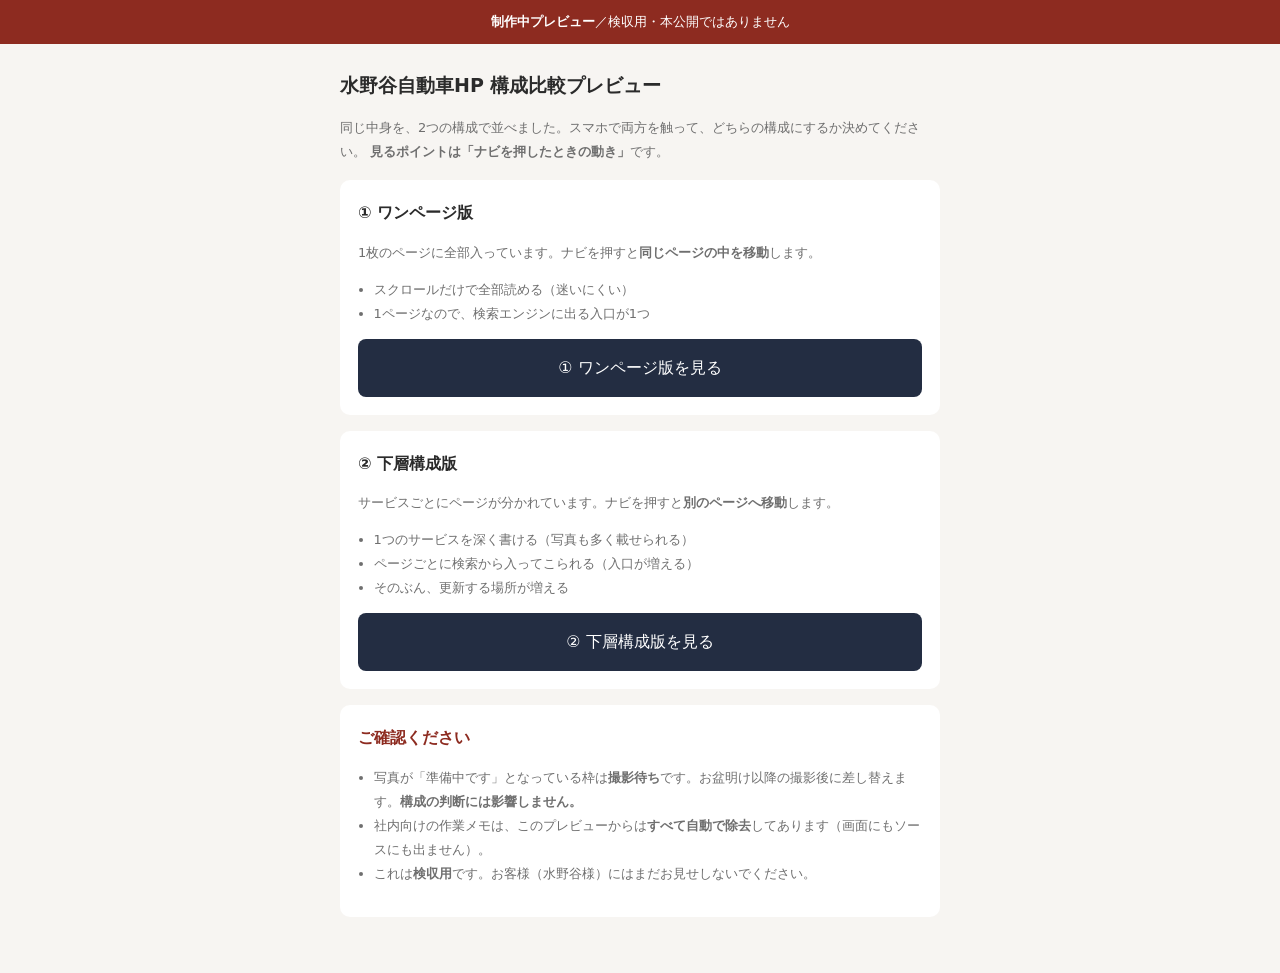
==== index.html @ 3f31e1c4 "社内メモ(素材待ち・一時非表示ブロック)を公開物から自動除去。残存0を実測" ====
<!DOCTYPE html>
<html lang="ja">
<head>
<meta charset="UTF-8">
<meta name="robots" content="noindex,nofollow,noarchive">
<meta name="viewport" content="width=device-width,initial-scale=1">
<title>水野谷自動車HP 構成比較プレビュー（検収用）</title>
<style>
  body{font-family:system-ui,-apple-system,'Hiragino Kaku Gothic ProN',Meiryo,sans-serif;
       background:#f7f5f2;color:#2b2b2b;margin:0;padding:0 0 40px;line-height:1.85}
  .bar{background:#8d2b20;color:#fff;padding:10px 12px;text-align:center;font-size:13px}
  .wrap{max-width:600px;margin:0 auto;padding:0 20px}
  h1{font-size:19px;margin:24px 0 8px}
  h2{font-size:16px;margin:0 0 6px}
  .card{background:#fff;border-radius:10px;padding:18px;margin:16px 0}
  .btn{display:block;text-align:center;background:#232d42;color:#fff;text-decoration:none;
       padding:14px;border-radius:8px;margin-top:12px;font-size:16px}
  .note{font-size:13px;color:#6f6f6f}
  ul{padding-left:1.2em}
</style>
</head>
<body>
<div class="bar"><strong>制作中プレビュー</strong>／検収用・本公開ではありません</div>
<div class="wrap">
  <h1>水野谷自動車HP 構成比較プレビュー</h1>
  <p class="note">
    同じ中身を、2つの構成で並べました。スマホで両方を触って、どちらの構成にするか決めてください。
    <strong>見るポイントは「ナビを押したときの動き」</strong>です。
  </p>

  <div class="card">
    <h2>① ワンページ版</h2>
    <p class="note">
      1枚のページに全部入っています。ナビを押すと<strong>同じページの中を移動</strong>します。
    </p>
    <ul class="note">
      <li>スクロールだけで全部読める（迷いにくい）</li>
      <li>1ページなので、検索エンジンに出る入口が1つ</li>
    </ul>
    <a class="btn" href="onepage/">① ワンページ版を見る</a>
  </div>

  <div class="card">
    <h2>② 下層構成版</h2>
    <p class="note">
      サービスごとにページが分かれています。ナビを押すと<strong>別のページへ移動</strong>します。
    </p>
    <ul class="note">
      <li>1つのサービスを深く書ける（写真も多く載せられる）</li>
      <li>ページごとに検索から入ってこられる（入口が増える）</li>
      <li>そのぶん、更新する場所が増える</li>
    </ul>
    <a class="btn" href="subpages/">② 下層構成版を見る</a>
  </div>

  <div class="card">
    <h2 style="color:#8d2b20">ご確認ください</h2>
    <ul class="note">
      <li>写真が「準備中です」となっている枠は<strong>撮影待ち</strong>です。お盆明け以降の撮影後に差し替えます。<strong>構成の判断には影響しません。</strong></li>
      <li>社内向けの作業メモは、このプレビューからは<strong>すべて自動で除去</strong>してあります（画面にもソースにも出ません）。</li>
      <li>これは<strong>検収用</strong>です。お客様（水野谷様）にはまだお見せしないでください。</li>
    </ul>
  </div>
</div>
</body>
</html>
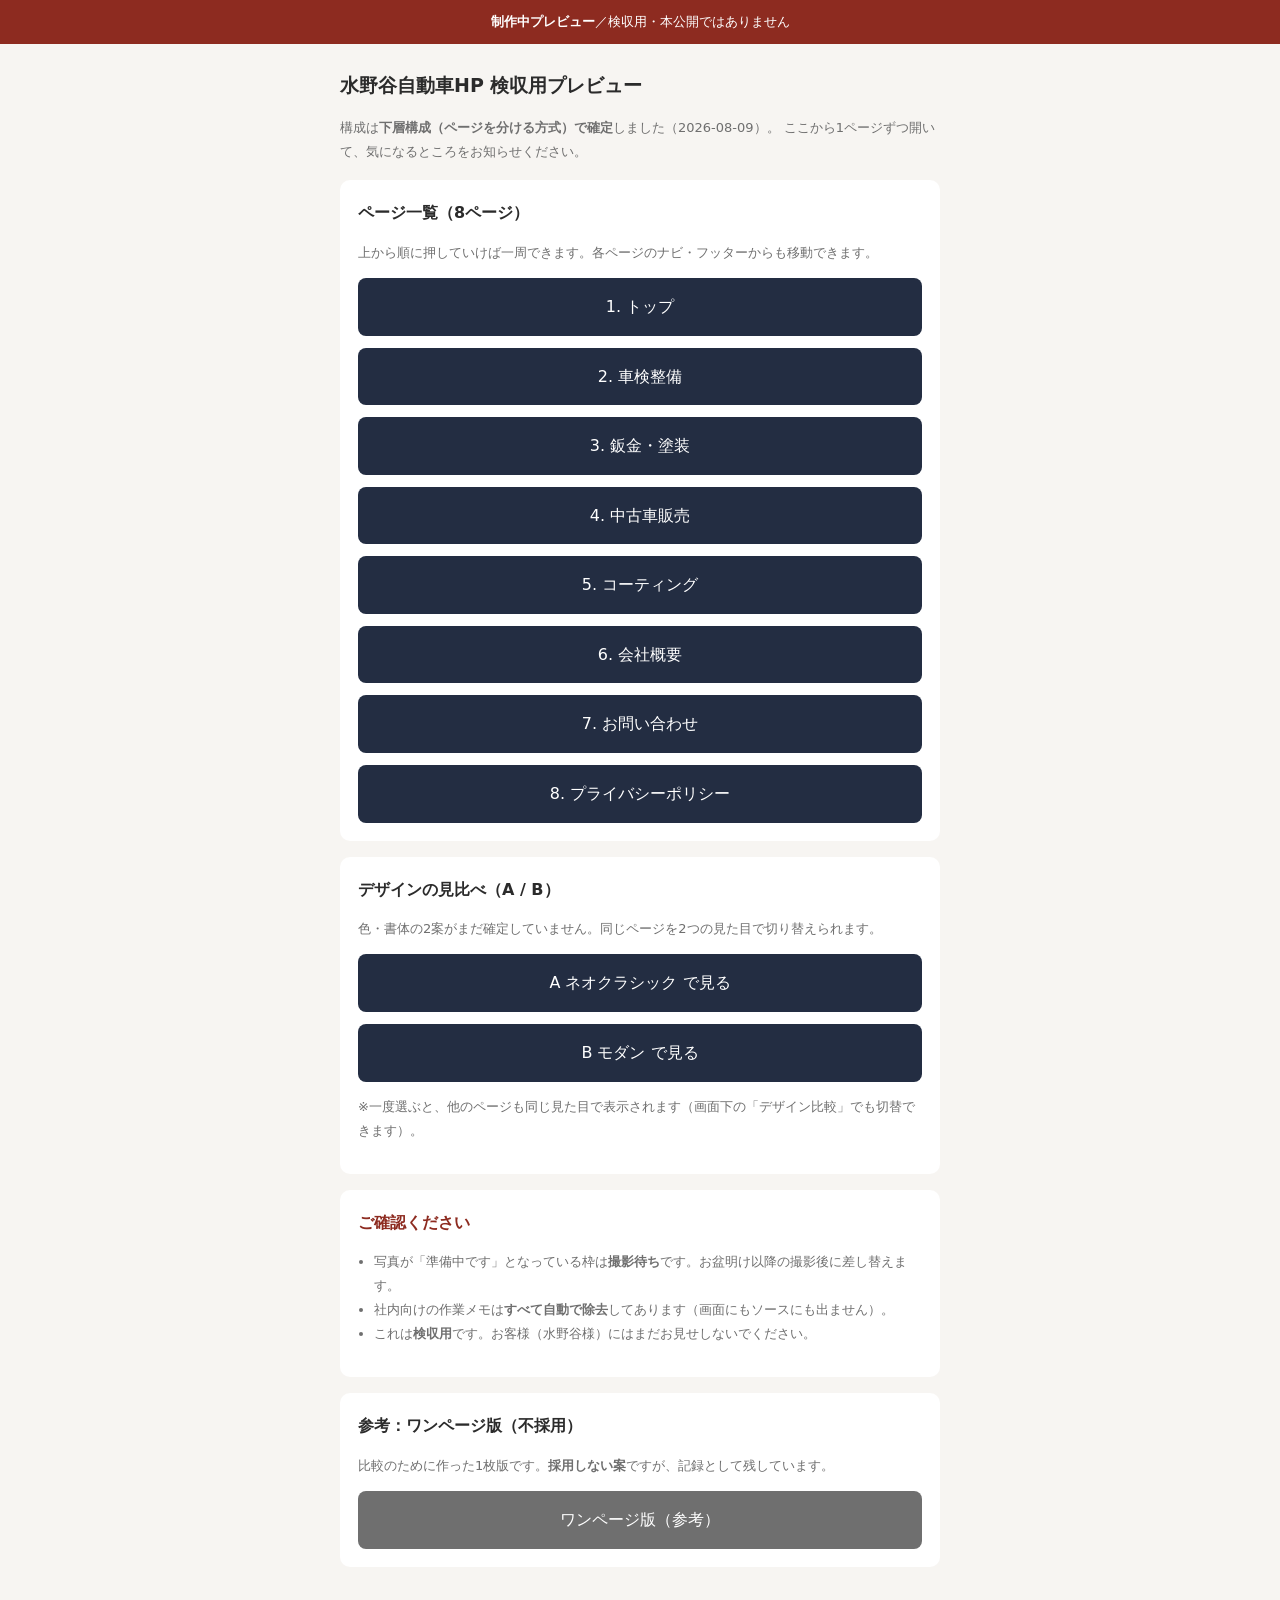
==== commit 441db10a: "入口を8ページのチェック用リンク一覧に変更（構成確定後）+ A/B見比べ導線" ====
--- a/index.html
+++ b/index.html
@@ -4,7 +4,7 @@
 <meta charset="UTF-8">
 <meta name="robots" content="noindex,nofollow,noarchive">
 <meta name="viewport" content="width=device-width,initial-scale=1">
-<title>水野谷自動車HP 構成比較プレビュー（検収用）</title>
+<title>水野谷自動車HP 検収用プレビュー</title>
 <style>
   body{font-family:system-ui,-apple-system,'Hiragino Kaku Gothic ProN',Meiryo,sans-serif;
        background:#f7f5f2;color:#2b2b2b;margin:0;padding:0 0 40px;line-height:1.85}
@@ -22,44 +22,52 @@
 <body>
 <div class="bar"><strong>制作中プレビュー</strong>／検収用・本公開ではありません</div>
 <div class="wrap">
-  <h1>水野谷自動車HP 構成比較プレビュー</h1>
+  <h1>水野谷自動車HP 検収用プレビュー</h1>
   <p class="note">
-    同じ中身を、2つの構成で並べました。スマホで両方を触って、どちらの構成にするか決めてください。
-    <strong>見るポイントは「ナビを押したときの動き」</strong>です。
+    構成は<strong>下層構成（ページを分ける方式）で確定</strong>しました（2026-08-09）。
+    ここから1ページずつ開いて、気になるところをお知らせください。
   </p>
 
   <div class="card">
-    <h2>① ワンページ版</h2>
-    <p class="note">
-      1枚のページに全部入っています。ナビを押すと<strong>同じページの中を移動</strong>します。
-    </p>
-    <ul class="note">
-      <li>スクロールだけで全部読める（迷いにくい）</li>
-      <li>1ページなので、検索エンジンに出る入口が1つ</li>
-    </ul>
-    <a class="btn" href="onepage/">① ワンページ版を見る</a>
+    <h2>ページ一覧（8ページ）</h2>
+    <p class="note">上から順に押していけば一周できます。各ページのナビ・フッターからも移動できます。</p>
+    <a class="btn" href="subpages/">1. トップ</a>
+    <a class="btn" href="subpages/maintenance.html">2. 車検整備</a>
+    <a class="btn" href="subpages/repair.html">3. 鈑金・塗装</a>
+    <a class="btn" href="subpages/usedcar-sales.html">4. 中古車販売</a>
+    <a class="btn" href="subpages/coating.html">5. コーティング</a>
+    <a class="btn" href="subpages/company.html">6. 会社概要</a>
+    <a class="btn" href="subpages/contact.html">7. お問い合わせ</a>
+    <a class="btn" href="subpages/privacy.html">8. プライバシーポリシー</a>
   </div>
 
   <div class="card">
-    <h2>② 下層構成版</h2>
+    <h2>デザインの見比べ（A / B）</h2>
     <p class="note">
-      サービスごとにページが分かれています。ナビを押すと<strong>別のページへ移動</strong>します。
+      色・書体の2案がまだ確定していません。同じページを2つの見た目で切り替えられます。
     </p>
-    <ul class="note">
-      <li>1つのサービスを深く書ける（写真も多く載せられる）</li>
-      <li>ページごとに検索から入ってこられる（入口が増える）</li>
-      <li>そのぶん、更新する場所が増える</li>
-    </ul>
-    <a class="btn" href="subpages/">② 下層構成版を見る</a>
+    <a class="btn" href="subpages/?theme=A">A ネオクラシック で見る</a>
+    <a class="btn" href="subpages/?theme=B">B モダン で見る</a>
+    <p class="note">
+      ※一度選ぶと、他のページも同じ見た目で表示されます（画面下の「デザイン比較」でも切替できます）。
+    </p>
   </div>
 
   <div class="card">
     <h2 style="color:#8d2b20">ご確認ください</h2>
     <ul class="note">
-      <li>写真が「準備中です」となっている枠は<strong>撮影待ち</strong>です。お盆明け以降の撮影後に差し替えます。<strong>構成の判断には影響しません。</strong></li>
-      <li>社内向けの作業メモは、このプレビューからは<strong>すべて自動で除去</strong>してあります（画面にもソースにも出ません）。</li>
+      <li>写真が「準備中です」となっている枠は<strong>撮影待ち</strong>です。お盆明け以降の撮影後に差し替えます。</li>
+      <li>社内向けの作業メモは<strong>すべて自動で除去</strong>してあります（画面にもソースにも出ません）。</li>
       <li>これは<strong>検収用</strong>です。お客様（水野谷様）にはまだお見せしないでください。</li>
     </ul>
+  </div>
+
+  <div class="card">
+    <h2>参考：ワンページ版（不採用）</h2>
+    <p class="note">
+      比較のために作った1枚版です。<strong>採用しない案</strong>ですが、記録として残しています。
+    </p>
+    <a class="btn" style="background:#6f6f6f" href="onepage/">ワンページ版（参考）</a>
   </div>
 </div>
 </body>
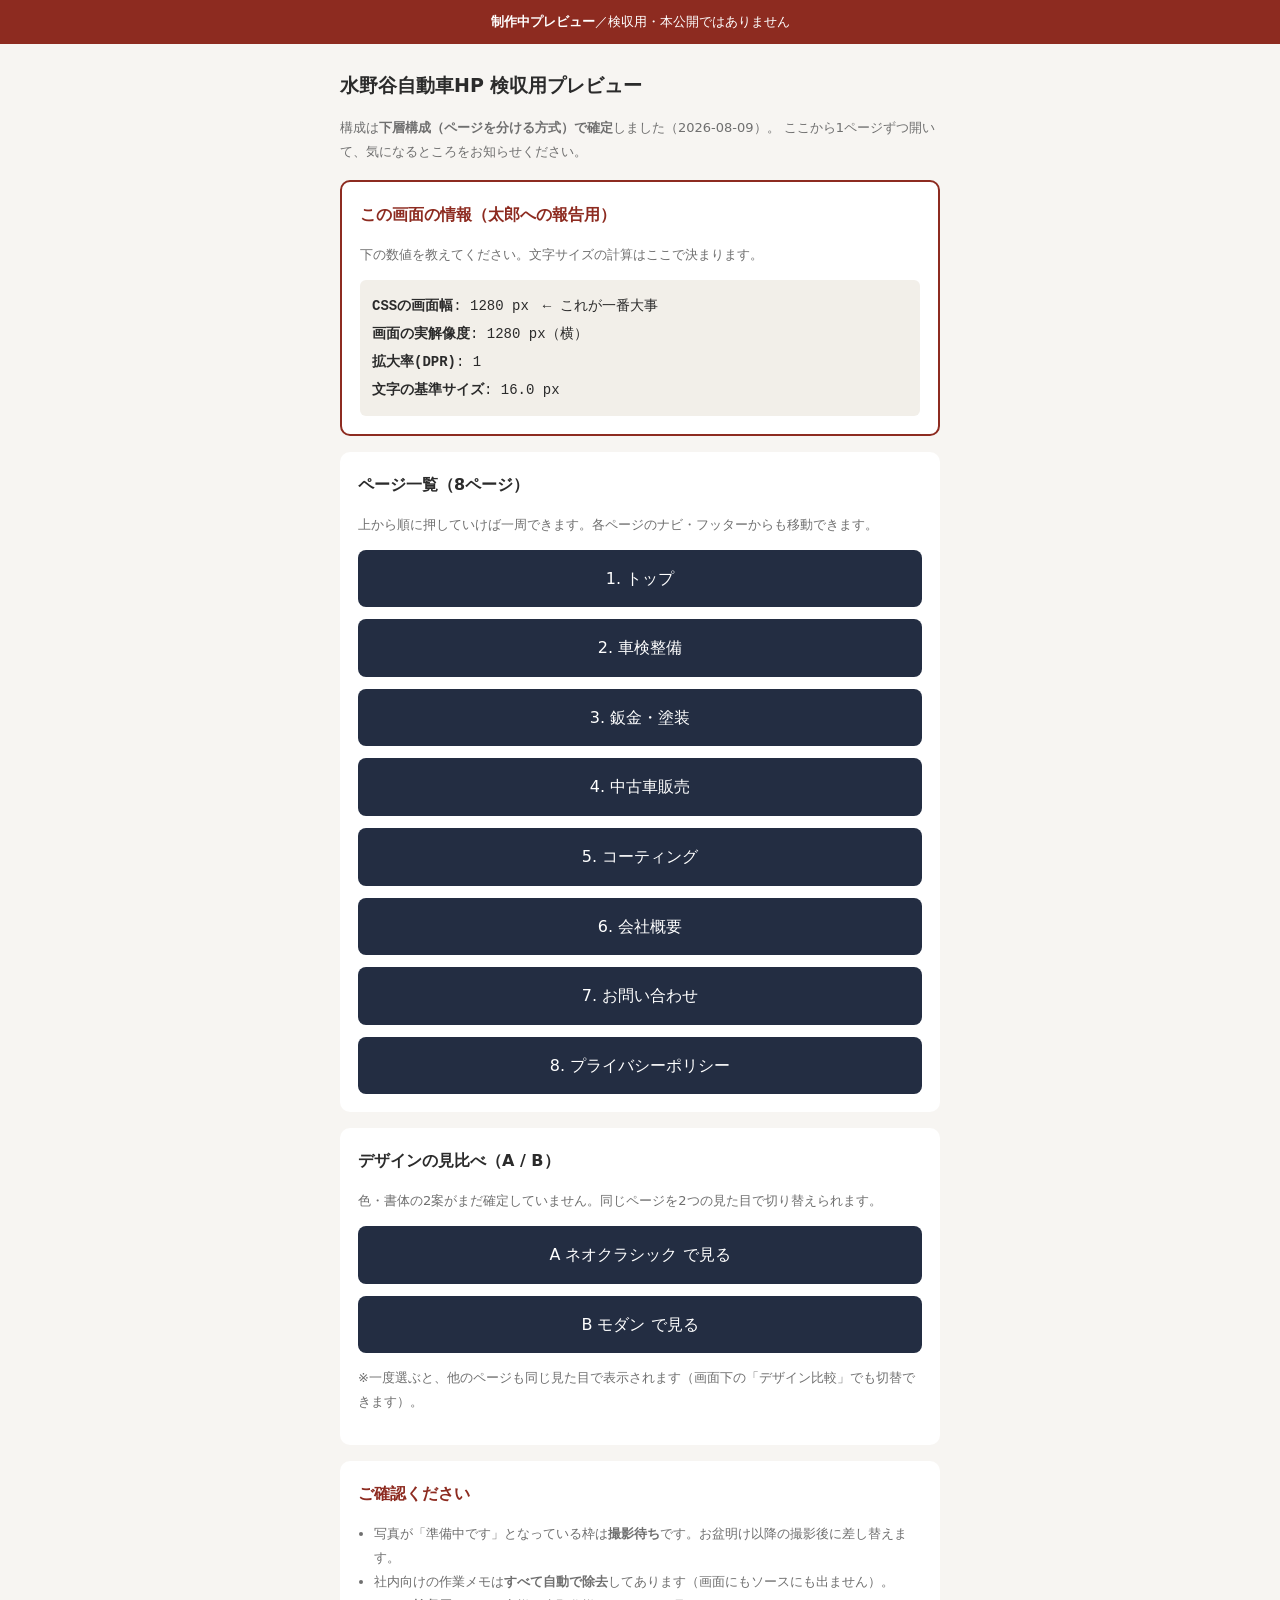
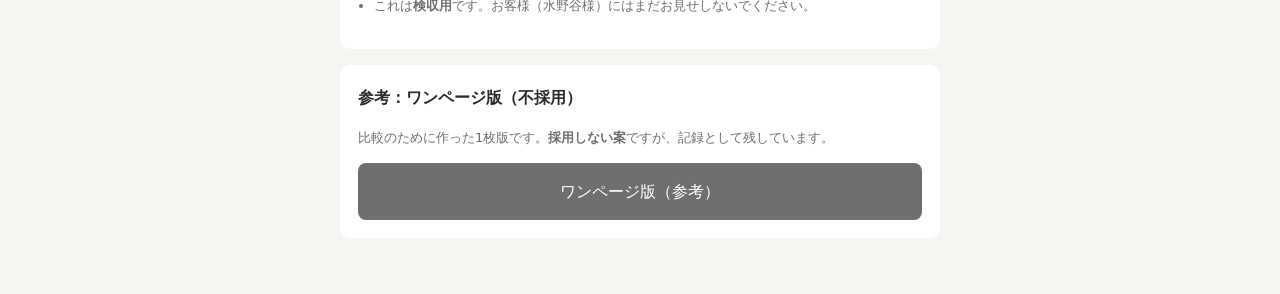
==== commit 0b225ead: "文字サイズ: 上限を引き上げ広い画面でも伸びるように + 入口に画面幅の診断表示を追加" ====
--- a/index.html
+++ b/index.html
@@ -27,6 +27,33 @@
     構成は<strong>下層構成（ページを分ける方式）で確定</strong>しました（2026-08-09）。
     ここから1ページずつ開いて、気になるところをお知らせください。
   </p>
+
+  <!-- ★2026-08-10：社長の画面と太郎の画面で文字の見え方が違う件を特定するための診断表示。
+       「画面が広いのに文字が小さい」は、CSSが認識する幅（下の数値）が原因で決まる。
+       推測で数値を上げ下げすると外すので、実測した値を教えてもらう。 -->
+  <div class="card" style="border:2px solid #8d2b20">
+    <h2 style="color:#8d2b20">この画面の情報（太郎への報告用）</h2>
+    <p class="note">下の数値を教えてください。文字サイズの計算はここで決まります。</p>
+    <div id="diag" style="font-family:monospace;font-size:14px;line-height:2;background:#f2efe9;padding:12px;border-radius:6px">
+      読み取り中…
+    </div>
+    <script>
+      (function(){
+        var d = document.getElementById('diag');
+        if (!d) return;
+        function line(k, v){ return '<div><strong>' + k + '</strong>: ' + v + '</div>'; }
+        var cssW = window.innerWidth;
+        var dpr  = window.devicePixelRatio || 1;
+        var physW = Math.round(cssW * dpr);
+        var rootPx = parseFloat(getComputedStyle(document.documentElement).fontSize);
+        d.innerHTML =
+          line('CSSの画面幅', cssW + ' px　← これが一番大事') +
+          line('画面の実解像度', physW + ' px（横）') +
+          line('拡大率(DPR)', dpr) +
+          line('文字の基準サイズ', rootPx.toFixed(1) + ' px');
+      })();
+    </script>
+  </div>
 
   <div class="card">
     <h2>ページ一覧（8ページ）</h2>
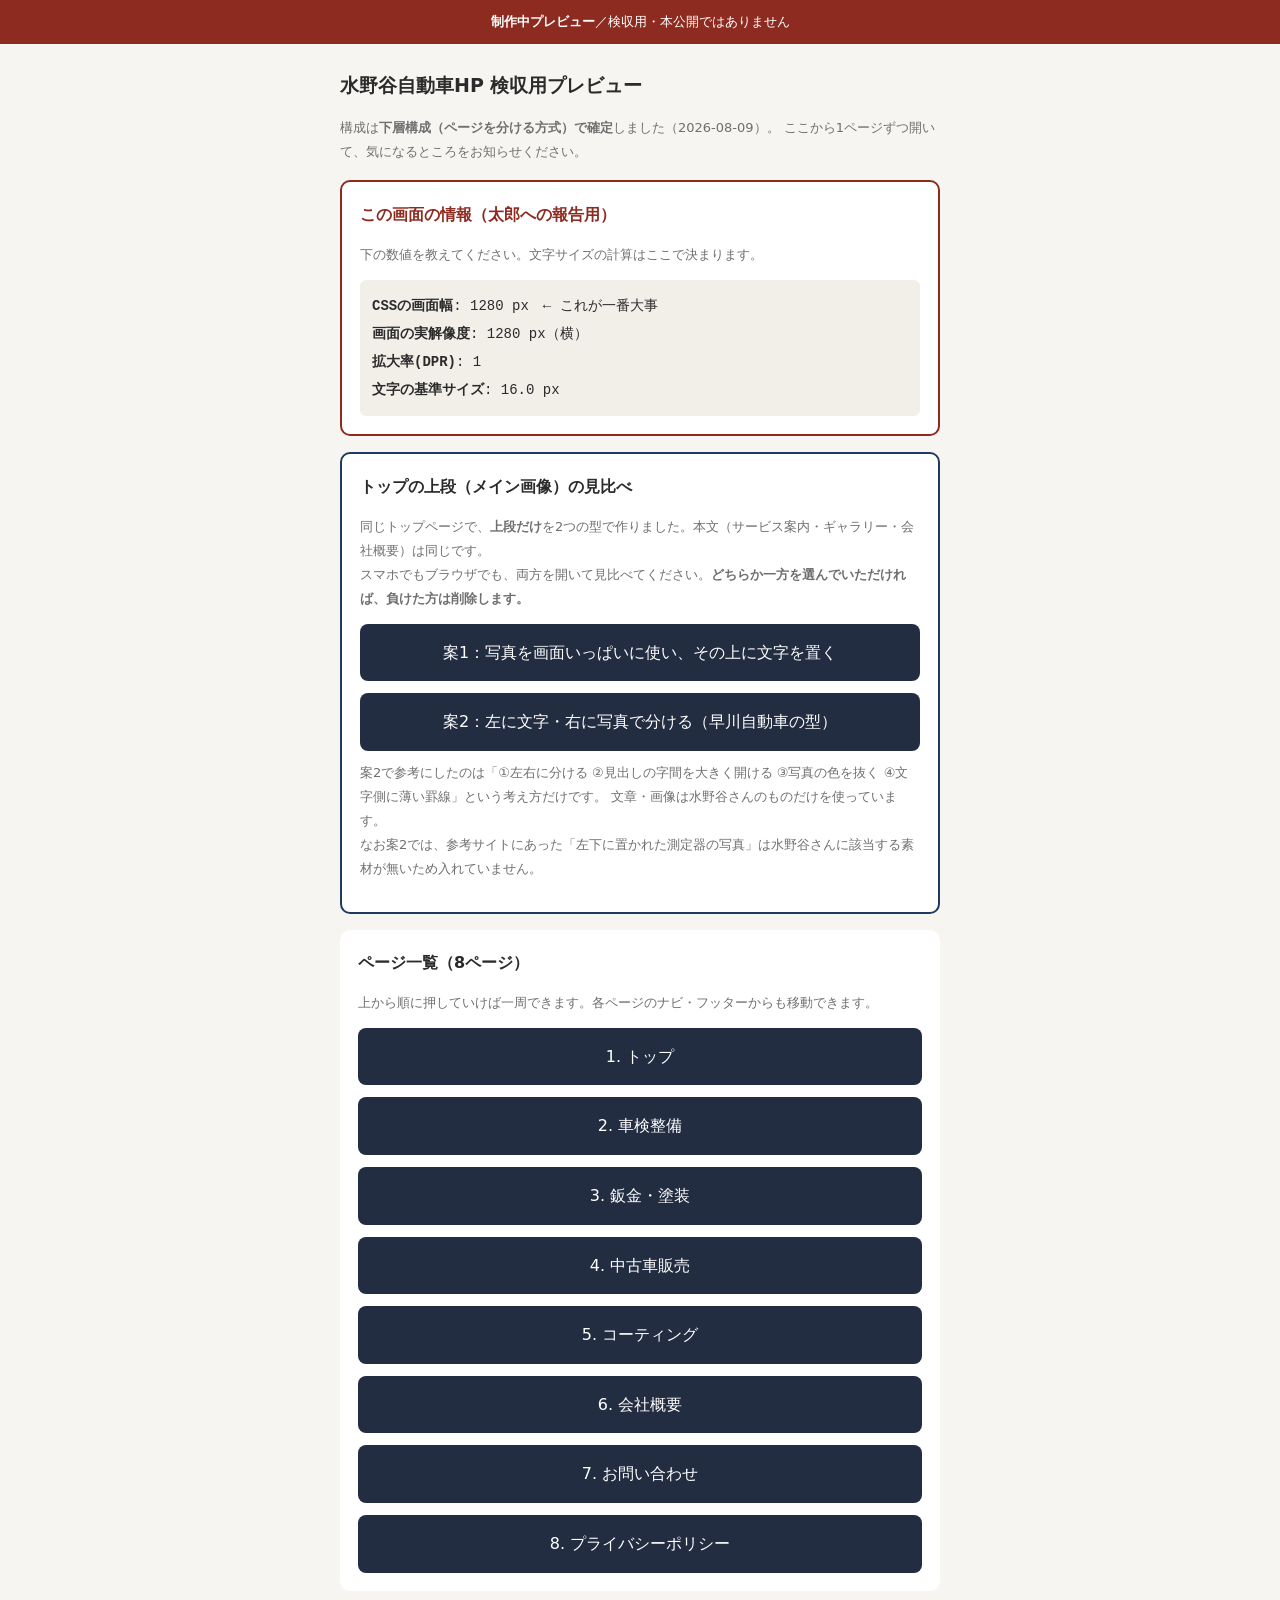
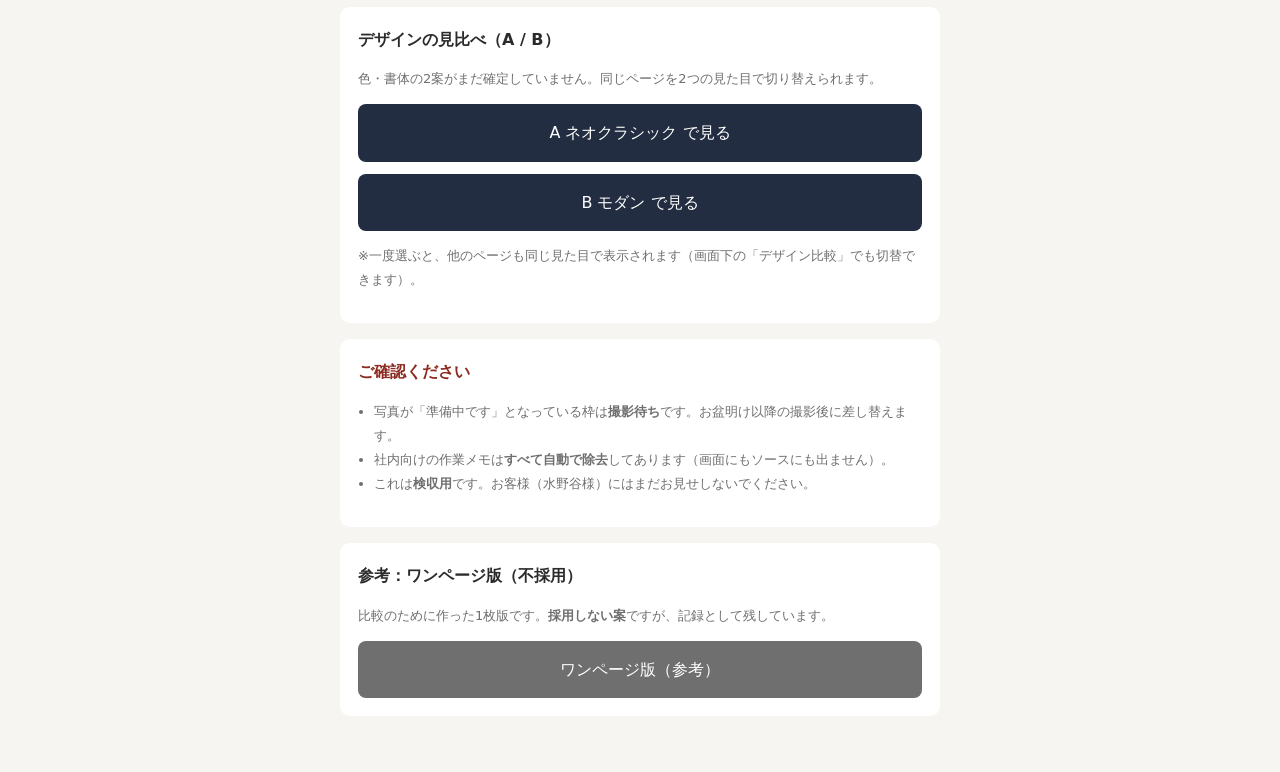
==== commit 64981b25: "トップ上段の見比べ: 案2（左右分割型・早川自動車の型）を追加" ====
--- a/index.html
+++ b/index.html
@@ -55,6 +55,21 @@
     </script>
   </div>
 
+  <div class="card" style="border:2px solid #1f3a5f">
+    <h2>トップの上段（メイン画像）の見比べ</h2>
+    <p class="note">
+      同じトップページで、<strong>上段だけ</strong>を2つの型で作りました。本文（サービス案内・ギャラリー・会社概要）は同じです。<br>
+      スマホでもブラウザでも、両方を開いて見比べてください。<strong>どちらか一方を選んでいただければ、負けた方は削除します。</strong>
+    </p>
+    <a class="btn" href="subpages/">案1：写真を画面いっぱいに使い、その上に文字を置く</a>
+    <a class="btn" href="subpages/index-split.html">案2：左に文字・右に写真で分ける（早川自動車の型）</a>
+    <p class="note" style="margin-top:10px">
+      案2で参考にしたのは「①左右に分ける ②見出しの字間を大きく開ける ③写真の色を抜く ④文字側に薄い罫線」という考え方だけです。
+      文章・画像は水野谷さんのものだけを使っています。<br>
+      なお案2では、参考サイトにあった「左下に置かれた測定器の写真」は水野谷さんに該当する素材が無いため入れていません。
+    </p>
+  </div>
+
   <div class="card">
     <h2>ページ一覧（8ページ）</h2>
     <p class="note">上から順に押していけば一周できます。各ページのナビ・フッターからも移動できます。</p>
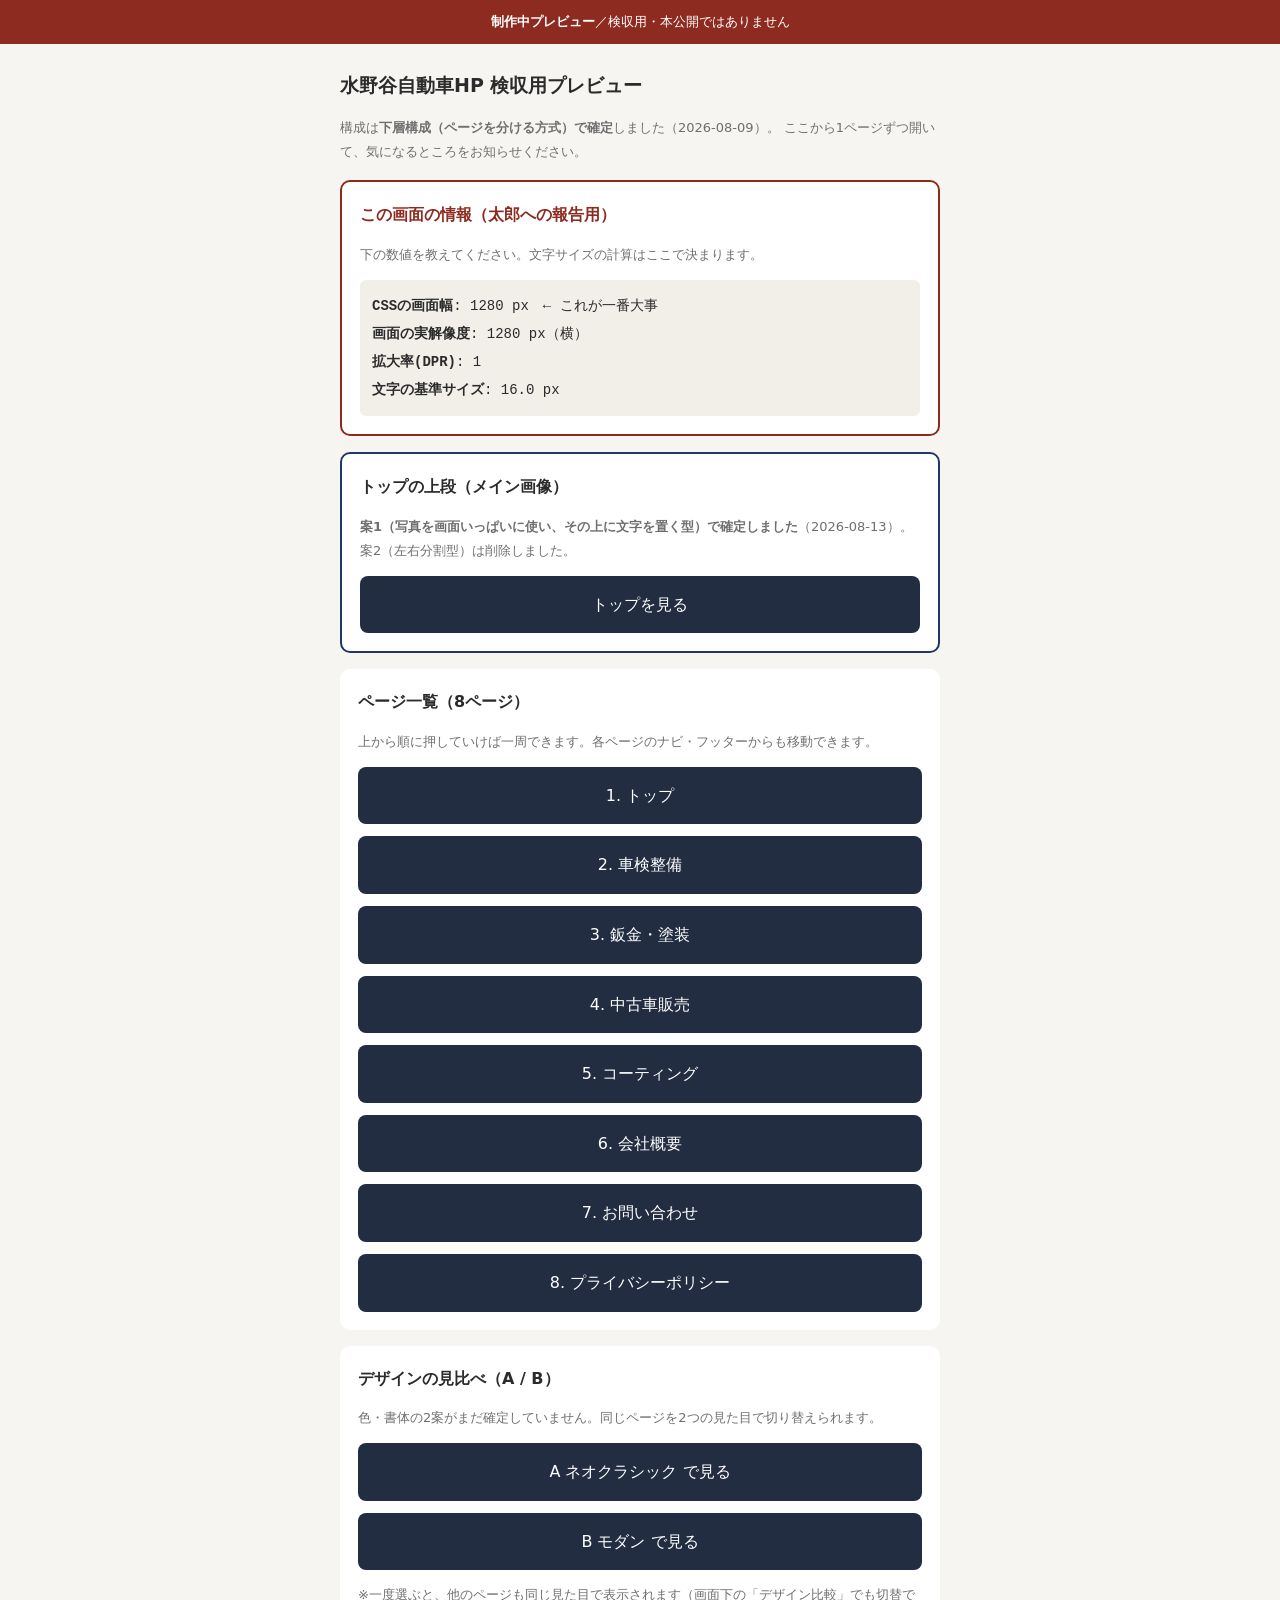
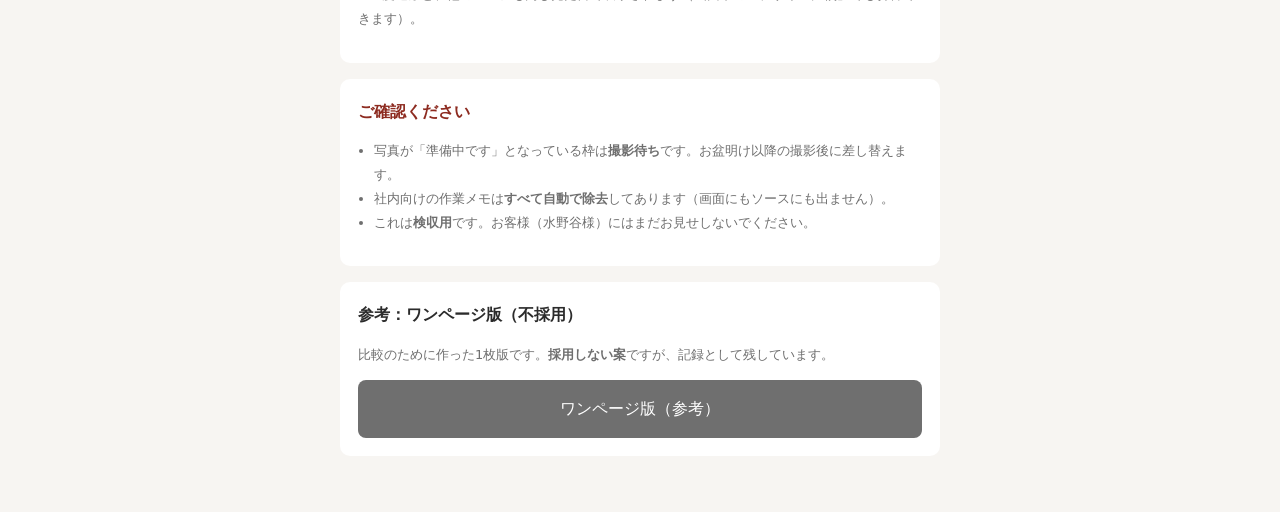
==== commit 51c53ef8: "案2(左右分割型)を削除。トップ上段は案1(全面写真)で確定 社長決定 2026-08-13。subpages/index-split.html を削除し、入口ページの 2案比較カードを「案1で確定」" ====
--- a/index.html
+++ b/index.html
@@ -56,18 +56,12 @@
   </div>
 
   <div class="card" style="border:2px solid #1f3a5f">
-    <h2>トップの上段（メイン画像）の見比べ</h2>
+    <h2>トップの上段（メイン画像）</h2>
     <p class="note">
-      同じトップページで、<strong>上段だけ</strong>を2つの型で作りました。本文（サービス案内・ギャラリー・会社概要）は同じです。<br>
-      スマホでもブラウザでも、両方を開いて見比べてください。<strong>どちらか一方を選んでいただければ、負けた方は削除します。</strong>
+      <strong>案1（写真を画面いっぱいに使い、その上に文字を置く型）で確定しました</strong>（2026-08-13）。
+      案2（左右分割型）は削除しました。
     </p>
-    <a class="btn" href="subpages/">案1：写真を画面いっぱいに使い、その上に文字を置く</a>
-    <a class="btn" href="subpages/index-split.html">案2：左に文字・右に写真で分ける（早川自動車の型）</a>
-    <p class="note" style="margin-top:10px">
-      案2で参考にしたのは「①左右に分ける ②見出しの字間を大きく開ける ③写真の色を抜く ④文字側に薄い罫線」という考え方だけです。
-      文章・画像は水野谷さんのものだけを使っています。<br>
-      なお案2では、参考サイトにあった「左下に置かれた測定器の写真」は水野谷さんに該当する素材が無いため入れていません。
-    </p>
+    <a class="btn" href="subpages/">トップを見る</a>
   </div>
 
   <div class="card">
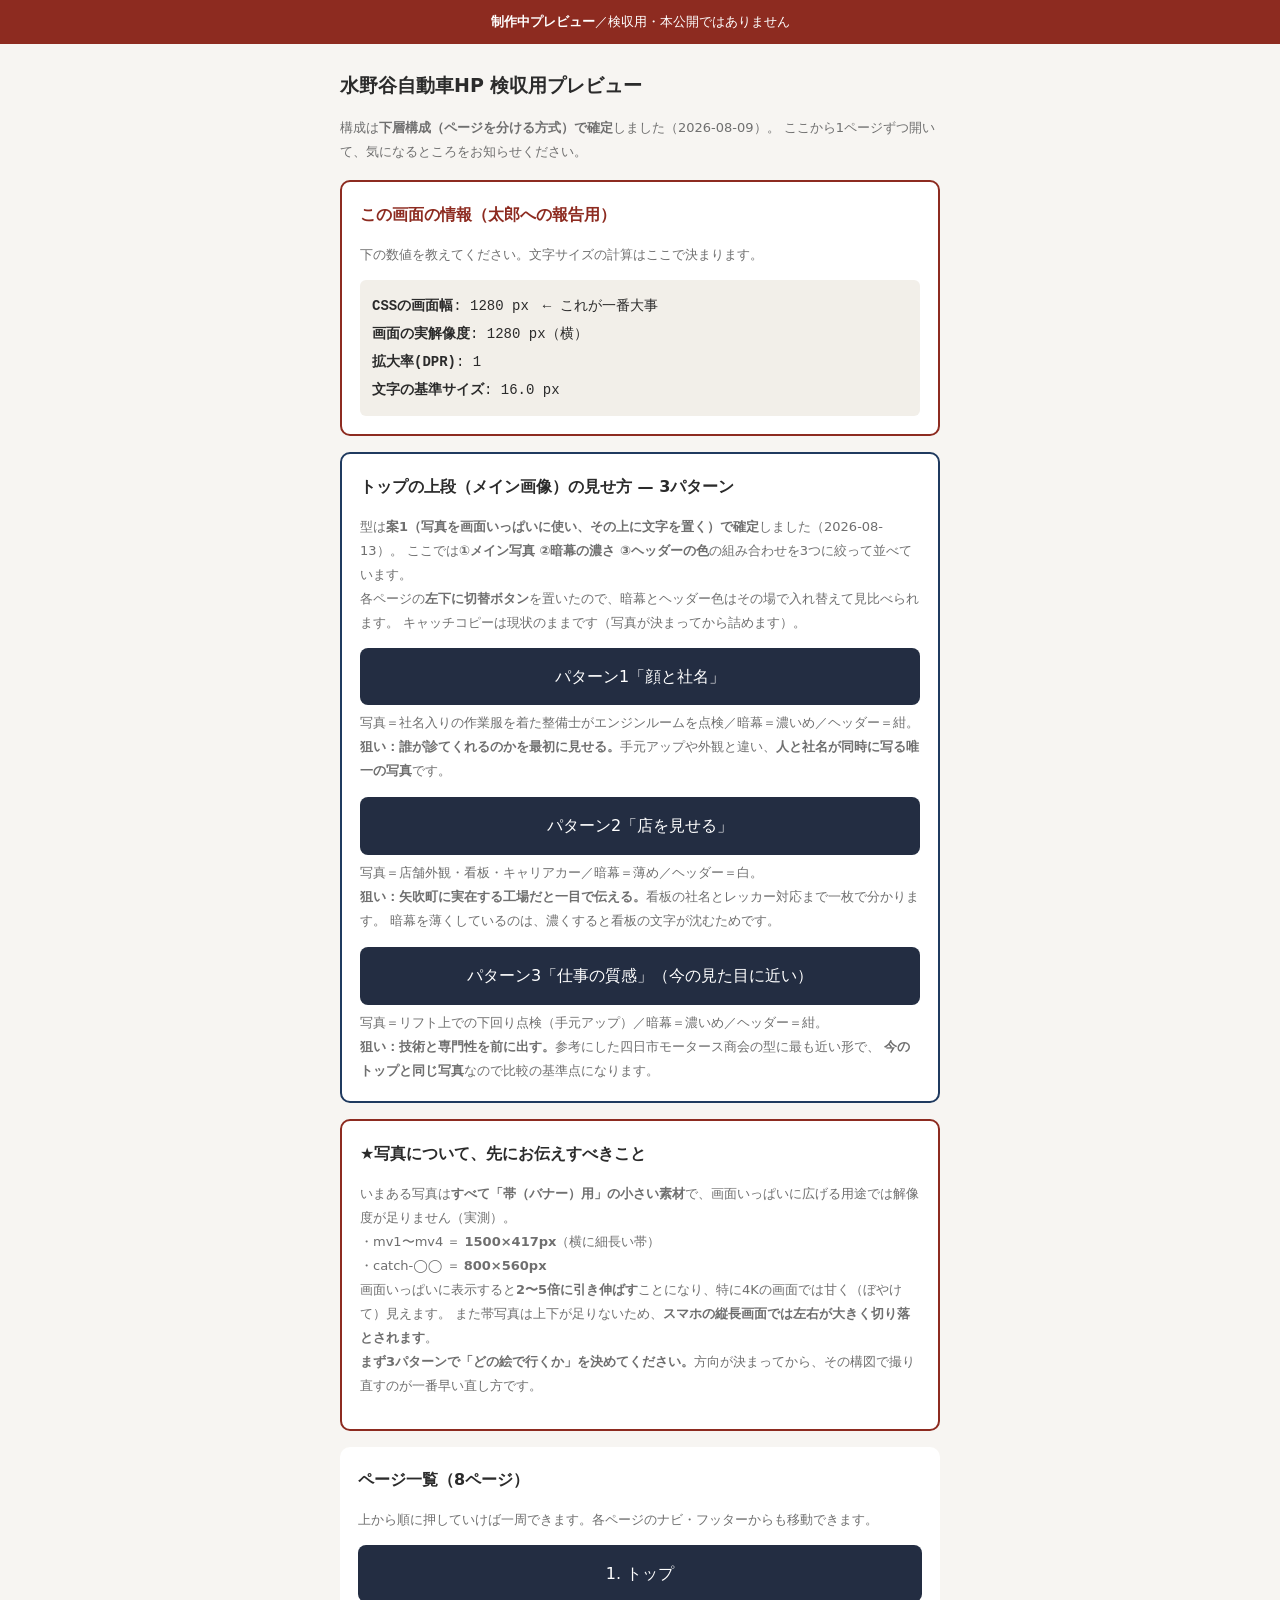
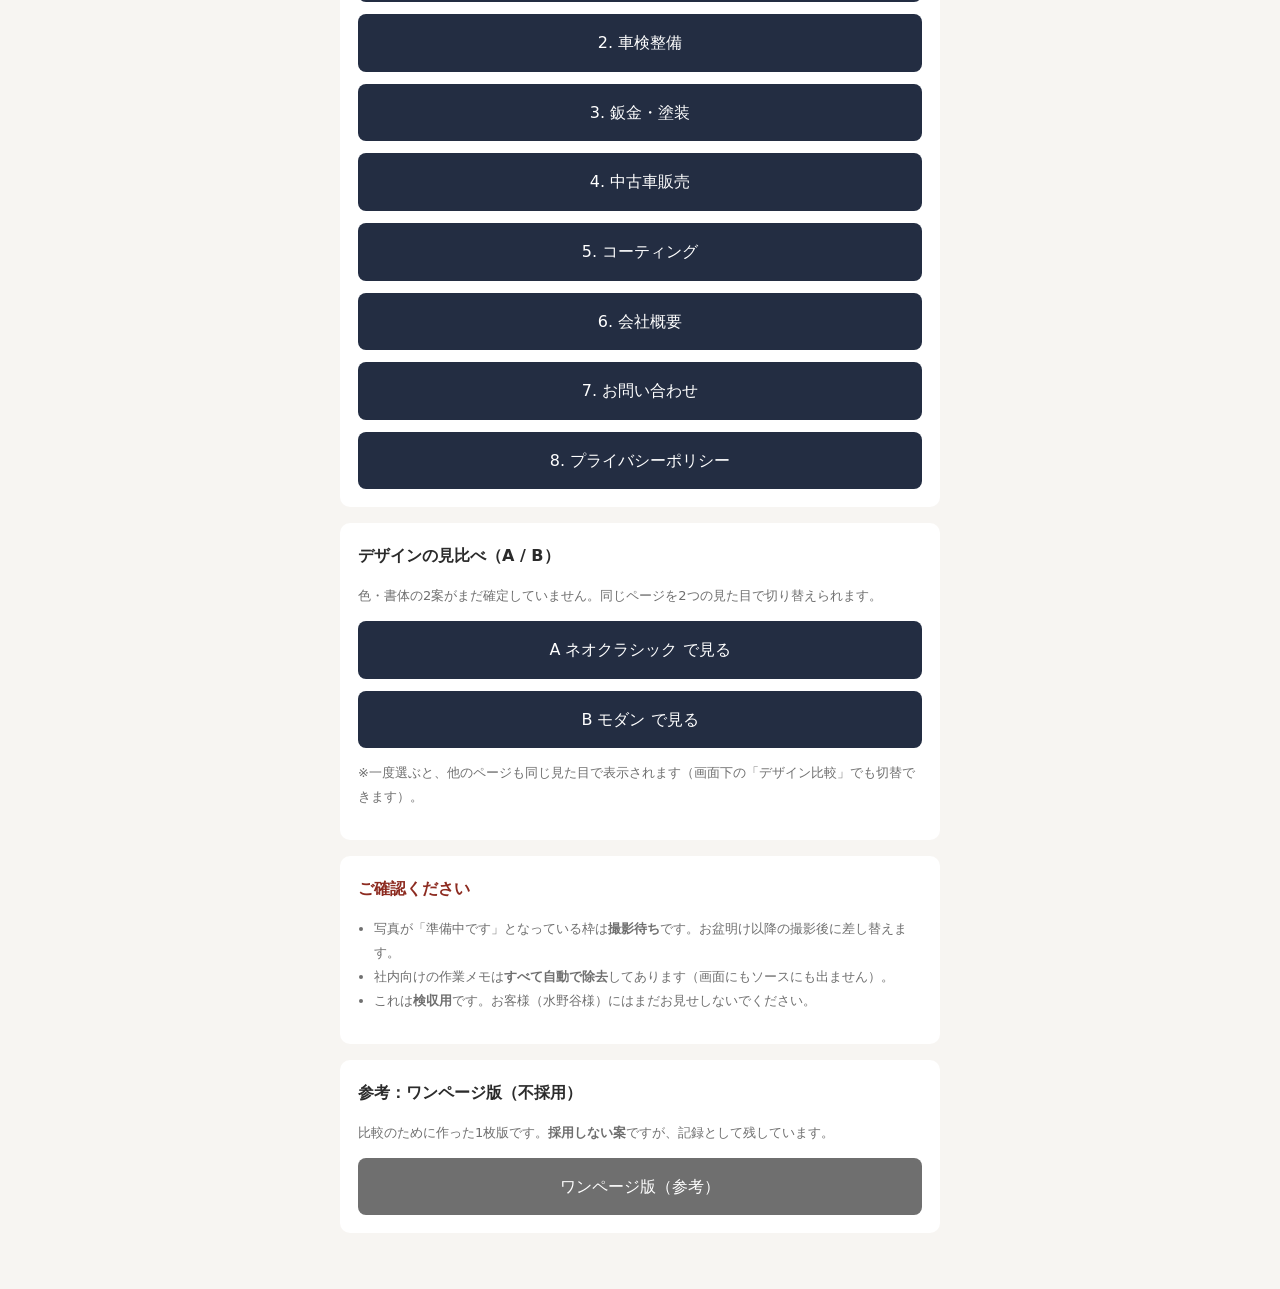
==== commit 4d472dc7: "トップ上段の見せ方 比較3パターンを追加(hero-1/2/3) 社長指示 2026-08-13。写真・暗幕の濃さ・ヘッダー色の組み合わせを3つに絞って提示。 各ページ左下に暗幕/ヘッダー色のその場切" ====
--- a/index.html
+++ b/index.html
@@ -56,12 +56,45 @@
   </div>
 
   <div class="card" style="border:2px solid #1f3a5f">
-    <h2>トップの上段（メイン画像）</h2>
+    <h2>トップの上段（メイン画像）の見せ方 — 3パターン</h2>
     <p class="note">
-      <strong>案1（写真を画面いっぱいに使い、その上に文字を置く型）で確定しました</strong>（2026-08-13）。
-      案2（左右分割型）は削除しました。
+      型は<strong>案1（写真を画面いっぱいに使い、その上に文字を置く）で確定</strong>しました（2026-08-13）。
+      ここでは<strong>①メイン写真 ②暗幕の濃さ ③ヘッダーの色</strong>の組み合わせを3つに絞って並べています。<br>
+      各ページの<strong>左下に切替ボタン</strong>を置いたので、暗幕とヘッダー色はその場で入れ替えて見比べられます。
+      キャッチコピーは現状のままです（写真が決まってから詰めます）。
     </p>
-    <a class="btn" href="subpages/">トップを見る</a>
+
+    <a class="btn" href="subpages/hero-1.html">パターン1「顔と社名」</a>
+    <p class="note" style="margin:6px 0 14px">
+      写真＝社名入りの作業服を着た整備士がエンジンルームを点検／暗幕＝濃いめ／ヘッダー＝紺。<br>
+      <strong>狙い：誰が診てくれるのかを最初に見せる。</strong>手元アップや外観と違い、<strong>人と社名が同時に写る唯一の写真</strong>です。
+    </p>
+
+    <a class="btn" href="subpages/hero-2.html">パターン2「店を見せる」</a>
+    <p class="note" style="margin:6px 0 14px">
+      写真＝店舗外観・看板・キャリアカー／暗幕＝薄め／ヘッダー＝白。<br>
+      <strong>狙い：矢吹町に実在する工場だと一目で伝える。</strong>看板の社名とレッカー対応まで一枚で分かります。
+      暗幕を薄くしているのは、濃くすると看板の文字が沈むためです。
+    </p>
+
+    <a class="btn" href="subpages/hero-3.html">パターン3「仕事の質感」（今の見た目に近い）</a>
+    <p class="note" style="margin:6px 0 0">
+      写真＝リフト上での下回り点検（手元アップ）／暗幕＝濃いめ／ヘッダー＝紺。<br>
+      <strong>狙い：技術と専門性を前に出す。</strong>参考にした四日市モータース商会の型に最も近い形で、
+      <strong>今のトップと同じ写真</strong>なので比較の基準点になります。
+    </p>
+  </div>
+
+  <div class="card" style="border:2px solid #8d2b20">
+    <h2>★写真について、先にお伝えすべきこと</h2>
+    <p class="note">
+      いまある写真は<strong>すべて「帯（バナー）用」の小さい素材</strong>で、画面いっぱいに広げる用途では解像度が足りません（実測）。<br>
+      ・mv1〜mv4 ＝ <strong>1500×417px</strong>（横に細長い帯）<br>
+      ・catch-◯◯ ＝ <strong>800×560px</strong><br>
+      画面いっぱいに表示すると<strong>2〜5倍に引き伸ばす</strong>ことになり、特に4Kの画面では甘く（ぼやけて）見えます。
+      また帯写真は上下が足りないため、<strong>スマホの縦長画面では左右が大きく切り落とされます</strong>。<br>
+      <strong>まず3パターンで「どの絵で行くか」を決めてください。</strong>方向が決まってから、その構図で撮り直すのが一番早い直し方です。
+    </p>
   </div>
 
   <div class="card">
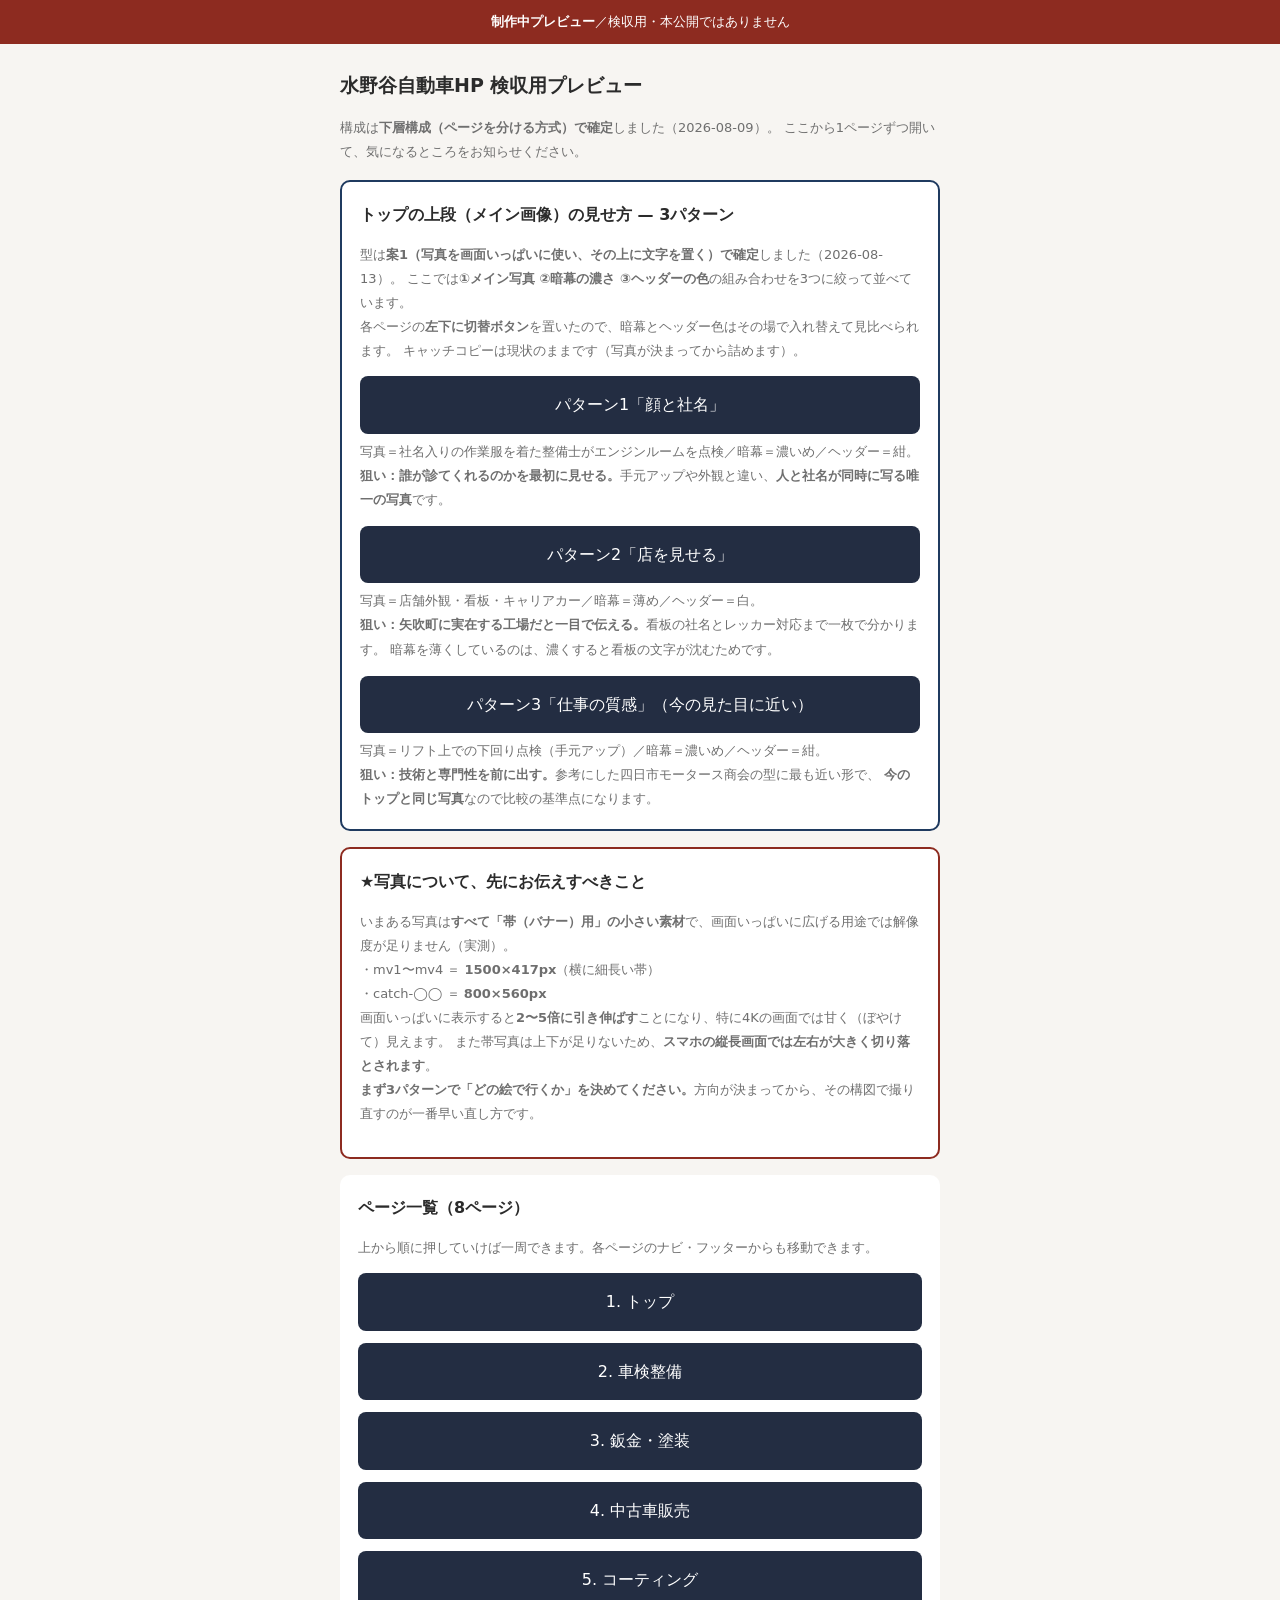
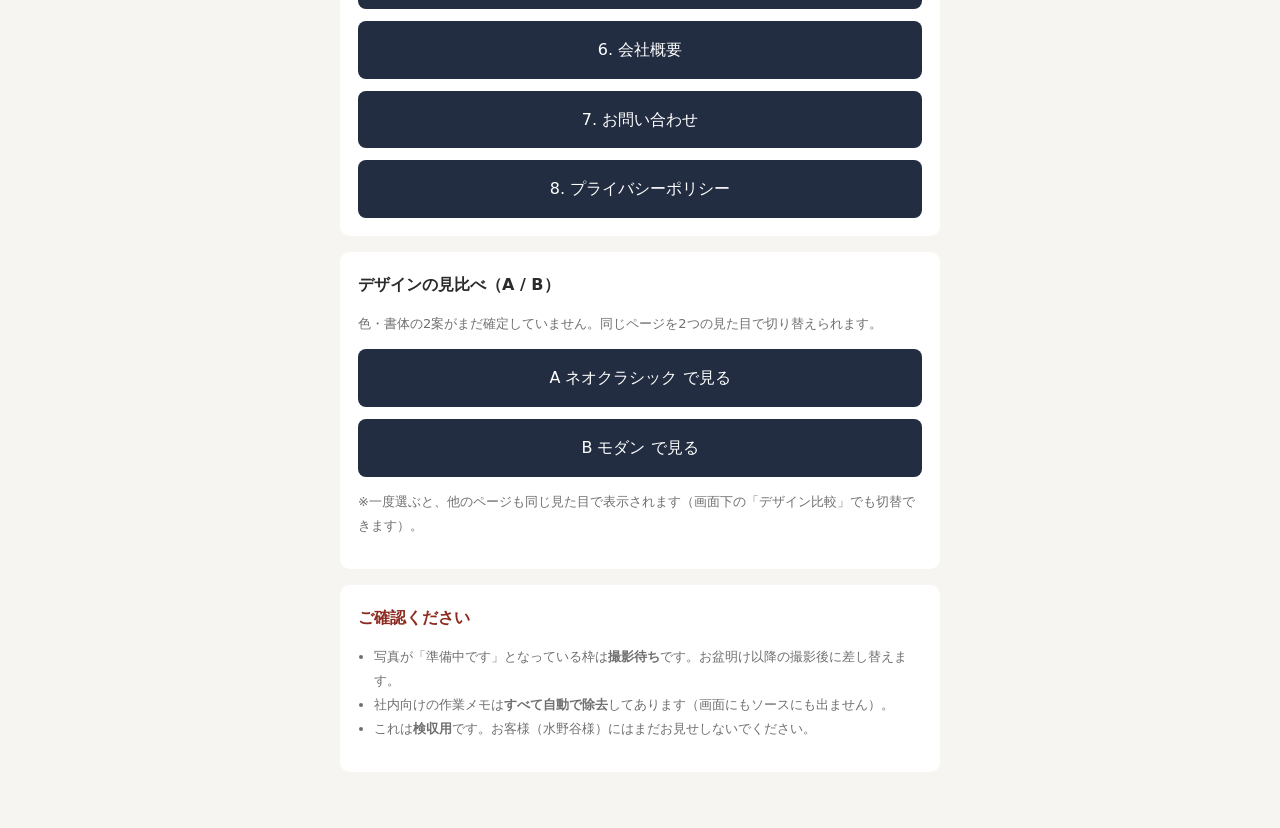
==== commit d60df8a9: "ワンページ版を廃止／トップをアクセス・営業時間に／配信物の社内メモを全撤去 - 社長決定「ワンページにはしない」= onepage/ の生成を廃止し公開済みも削除 - トップの会社概要・アクセス ->" ====
--- a/index.html
+++ b/index.html
@@ -27,33 +27,6 @@
     構成は<strong>下層構成（ページを分ける方式）で確定</strong>しました（2026-08-09）。
     ここから1ページずつ開いて、気になるところをお知らせください。
   </p>
-
-  <!-- ★2026-08-10：社長の画面と太郎の画面で文字の見え方が違う件を特定するための診断表示。
-       「画面が広いのに文字が小さい」は、CSSが認識する幅（下の数値）が原因で決まる。
-       推測で数値を上げ下げすると外すので、実測した値を教えてもらう。 -->
-  <div class="card" style="border:2px solid #8d2b20">
-    <h2 style="color:#8d2b20">この画面の情報（太郎への報告用）</h2>
-    <p class="note">下の数値を教えてください。文字サイズの計算はここで決まります。</p>
-    <div id="diag" style="font-family:monospace;font-size:14px;line-height:2;background:#f2efe9;padding:12px;border-radius:6px">
-      読み取り中…
-    </div>
-    <script>
-      (function(){
-        var d = document.getElementById('diag');
-        if (!d) return;
-        function line(k, v){ return '<div><strong>' + k + '</strong>: ' + v + '</div>'; }
-        var cssW = window.innerWidth;
-        var dpr  = window.devicePixelRatio || 1;
-        var physW = Math.round(cssW * dpr);
-        var rootPx = parseFloat(getComputedStyle(document.documentElement).fontSize);
-        d.innerHTML =
-          line('CSSの画面幅', cssW + ' px　← これが一番大事') +
-          line('画面の実解像度', physW + ' px（横）') +
-          line('拡大率(DPR)', dpr) +
-          line('文字の基準サイズ', rootPx.toFixed(1) + ' px');
-      })();
-    </script>
-  </div>
 
   <div class="card" style="border:2px solid #1f3a5f">
     <h2>トップの上段（メイン画像）の見せ方 — 3パターン</h2>
@@ -131,13 +104,6 @@
     </ul>
   </div>
 
-  <div class="card">
-    <h2>参考：ワンページ版（不採用）</h2>
-    <p class="note">
-      比較のために作った1枚版です。<strong>採用しない案</strong>ですが、記録として残しています。
-    </p>
-    <a class="btn" style="background:#6f6f6f" href="onepage/">ワンページ版（参考）</a>
-  </div>
 </div>
 </body>
 </html>
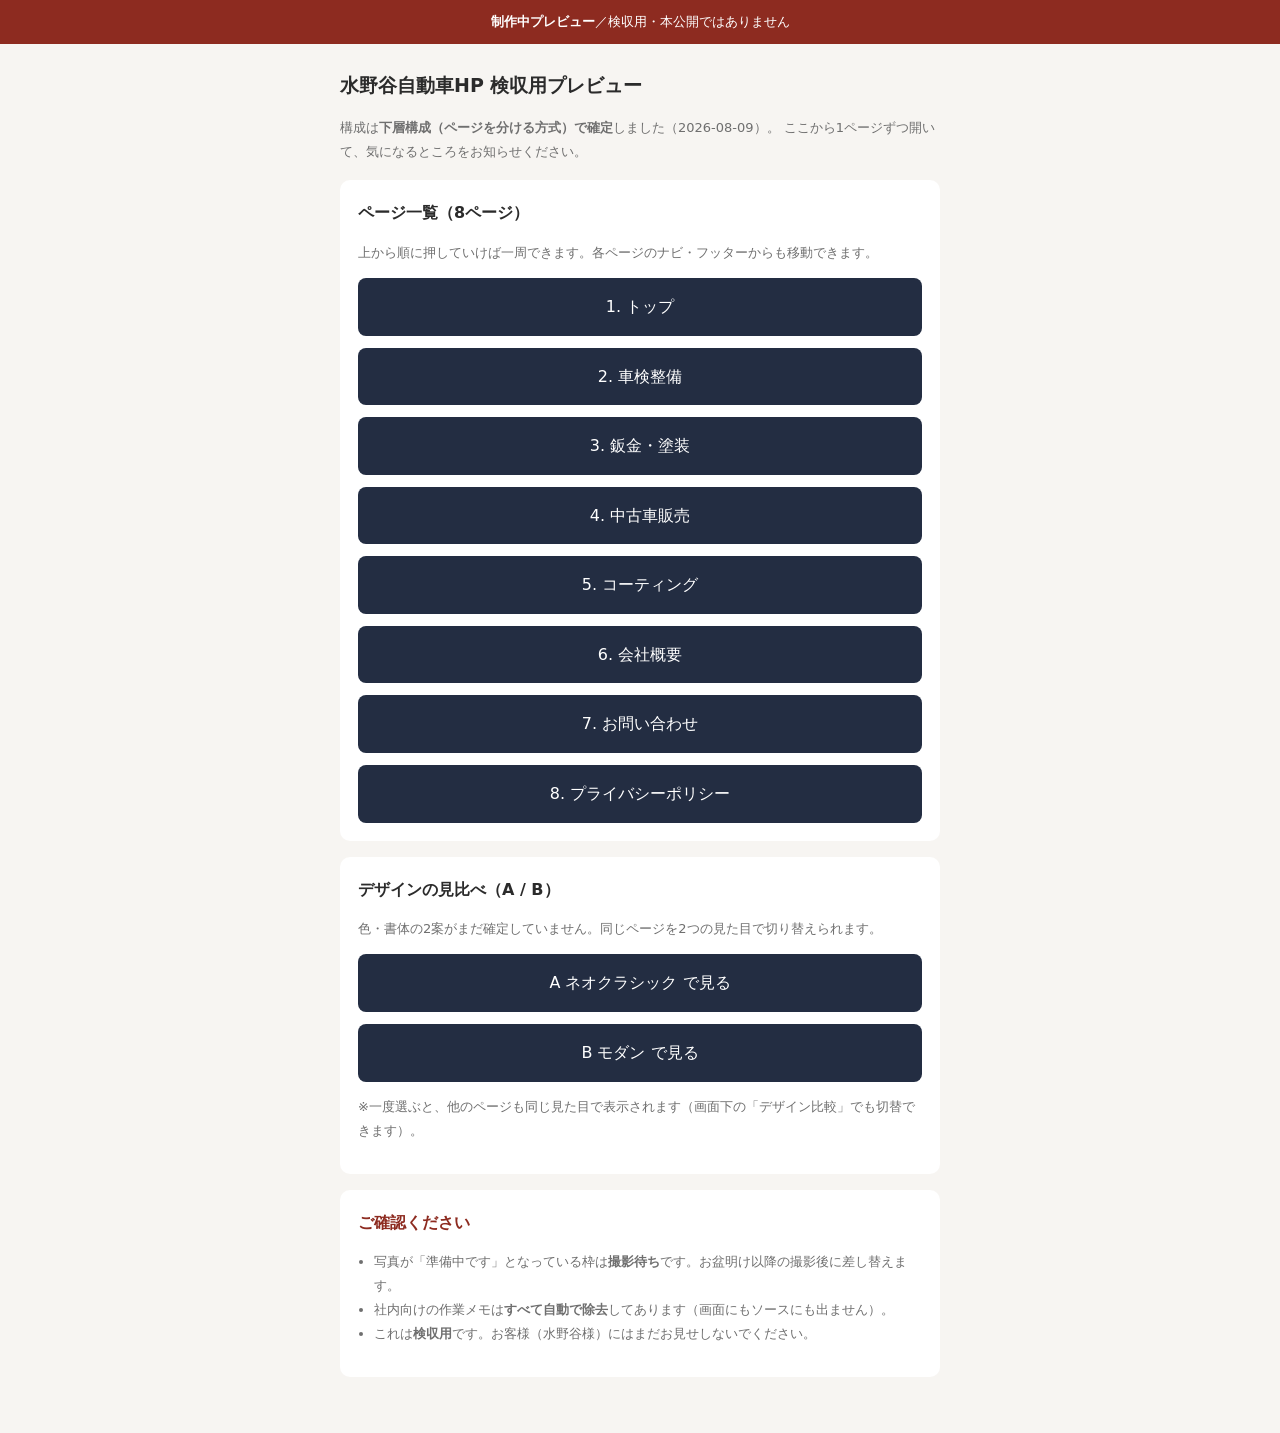
==== commit 32e35703: "水野谷様にお見せできる状態に整えた(バナー文言・入口ページ・比較ページ削除) Co-Authored-By: Claude Opus 5 <noreply@anthropic.com> Claude-" ====
--- a/index.html
+++ b/index.html
@@ -27,48 +27,6 @@
     構成は<strong>下層構成（ページを分ける方式）で確定</strong>しました（2026-08-09）。
     ここから1ページずつ開いて、気になるところをお知らせください。
   </p>
-
-  <div class="card" style="border:2px solid #1f3a5f">
-    <h2>トップの上段（メイン画像）の見せ方 — 3パターン</h2>
-    <p class="note">
-      型は<strong>案1（写真を画面いっぱいに使い、その上に文字を置く）で確定</strong>しました（2026-08-13）。
-      ここでは<strong>①メイン写真 ②暗幕の濃さ ③ヘッダーの色</strong>の組み合わせを3つに絞って並べています。<br>
-      各ページの<strong>左下に切替ボタン</strong>を置いたので、暗幕とヘッダー色はその場で入れ替えて見比べられます。
-      キャッチコピーは現状のままです（写真が決まってから詰めます）。
-    </p>
-
-    <a class="btn" href="subpages/hero-1.html">パターン1「顔と社名」</a>
-    <p class="note" style="margin:6px 0 14px">
-      写真＝社名入りの作業服を着た整備士がエンジンルームを点検／暗幕＝濃いめ／ヘッダー＝紺。<br>
-      <strong>狙い：誰が診てくれるのかを最初に見せる。</strong>手元アップや外観と違い、<strong>人と社名が同時に写る唯一の写真</strong>です。
-    </p>
-
-    <a class="btn" href="subpages/hero-2.html">パターン2「店を見せる」</a>
-    <p class="note" style="margin:6px 0 14px">
-      写真＝店舗外観・看板・キャリアカー／暗幕＝薄め／ヘッダー＝白。<br>
-      <strong>狙い：矢吹町に実在する工場だと一目で伝える。</strong>看板の社名とレッカー対応まで一枚で分かります。
-      暗幕を薄くしているのは、濃くすると看板の文字が沈むためです。
-    </p>
-
-    <a class="btn" href="subpages/hero-3.html">パターン3「仕事の質感」（今の見た目に近い）</a>
-    <p class="note" style="margin:6px 0 0">
-      写真＝リフト上での下回り点検（手元アップ）／暗幕＝濃いめ／ヘッダー＝紺。<br>
-      <strong>狙い：技術と専門性を前に出す。</strong>参考にした四日市モータース商会の型に最も近い形で、
-      <strong>今のトップと同じ写真</strong>なので比較の基準点になります。
-    </p>
-  </div>
-
-  <div class="card" style="border:2px solid #8d2b20">
-    <h2>★写真について、先にお伝えすべきこと</h2>
-    <p class="note">
-      いまある写真は<strong>すべて「帯（バナー）用」の小さい素材</strong>で、画面いっぱいに広げる用途では解像度が足りません（実測）。<br>
-      ・mv1〜mv4 ＝ <strong>1500×417px</strong>（横に細長い帯）<br>
-      ・catch-◯◯ ＝ <strong>800×560px</strong><br>
-      画面いっぱいに表示すると<strong>2〜5倍に引き伸ばす</strong>ことになり、特に4Kの画面では甘く（ぼやけて）見えます。
-      また帯写真は上下が足りないため、<strong>スマホの縦長画面では左右が大きく切り落とされます</strong>。<br>
-      <strong>まず3パターンで「どの絵で行くか」を決めてください。</strong>方向が決まってから、その構図で撮り直すのが一番早い直し方です。
-    </p>
-  </div>
 
   <div class="card">
     <h2>ページ一覧（8ページ）</h2>
